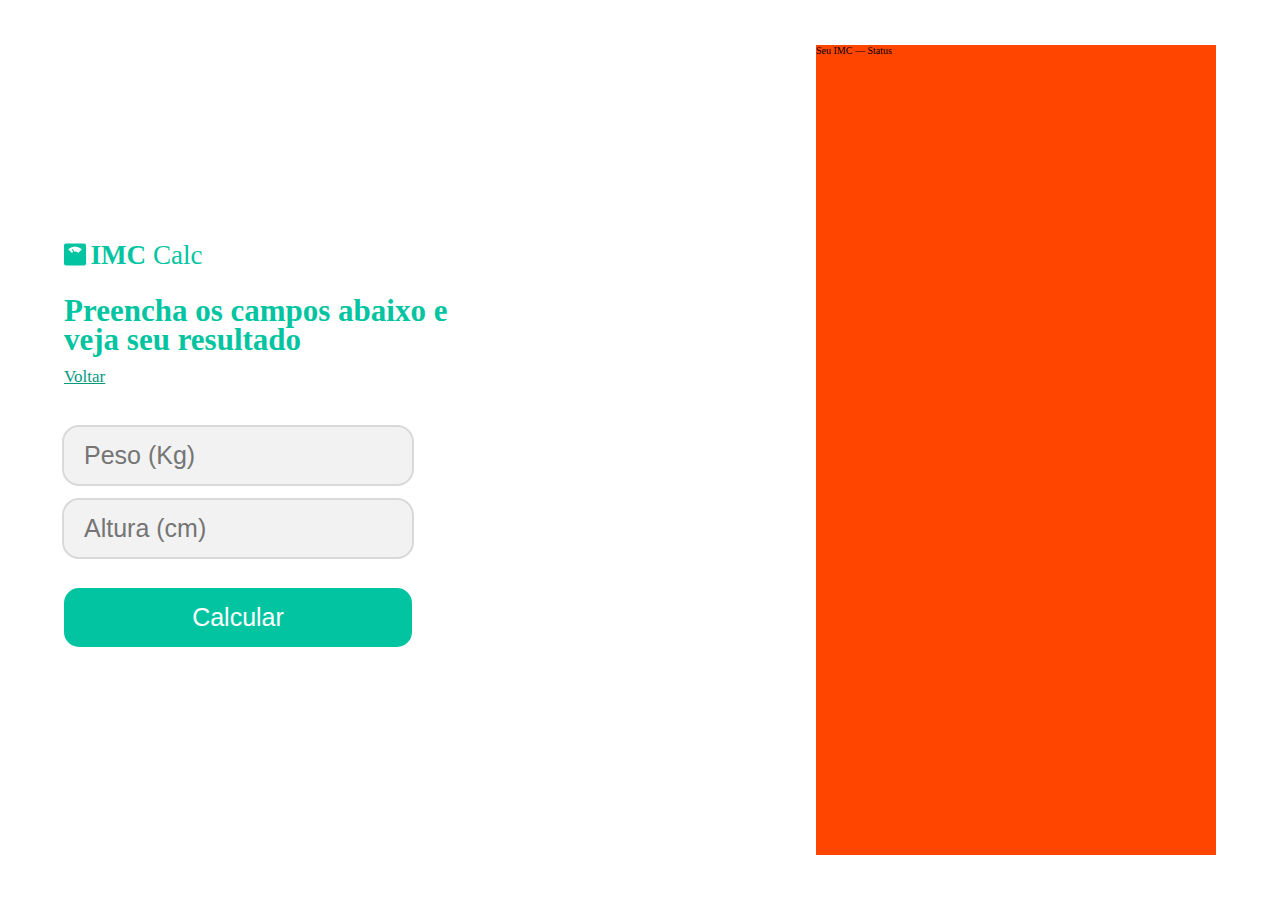
==== calc.html @ fcfb99bf ":construction: Primeira parte da página principal" ====
<!DOCTYPE html>
<html lang="en">
    <head>
        <meta charset="UTF-8" />
        <meta http-equiv="X-UA-Compatible" content="IE=edge" />
        <meta name="viewport" content="width=device-width, initial-scale=1.0" />

        <link rel="shortcut icon" href="./assets/images/favicon.png" />
        <link rel="stylesheet" href="./assets/css/global.css" />
        <link rel="stylesheet" href="./assets/css/calc.css" />

        <title>IMC Calc</title>
    </head>
    <body>

        <div class="main">

            <div class="container">

                <div class="dados">
                    <img class="logo" src="./assets/images/logo.svg" alt="logo">

                    <div class="item">
                        <p class="txt">Preencha os campos abaixo e veja seu resultado</p>
                        <a class="back" href="./index.html">Voltar</a>
                    </div>

                    <form action="" class="form">
                        <input class="ipt" type="number" placeholder="Peso (Kg)">
                        <input class="ipt" type="number" placeholder="Altura (cm)">
                        <button class="btn">Calcular</button>
                    </form>
                </div>

                <div class="result">

                    <div class="imc">
                        <span class="span">Seu IMC</span>
                        <span class="output">—</span>
                        <span class="status">Status</span>
                    </div>

                    <div class="table">
                        
                    </div>

                </div>

            </div>

        </div>

    </body>
</html>
---- assets/css/global.css ----
:root {
  font-size: 62.5%;
  --primary-light: #03C4A1;
  --primary-dark: #05997e;
  --darkmode: #333333;
}

* {
  margin: 0;
  padding: 0;
  box-sizing: border-box;
}

html {
  scroll-behavior: smooth;
}

body {
  font-family: Lato;
  transition: background 0.3s ease;
}

.seletor {
  -webkit-touch-callout: none;
  -webkit-user-select: none;
  -khtml-user-select: none;
  -moz-user-select: none;
  -ms-user-select: none;
  user-select: none;
}
---- assets/css/calc.css ----
/* ==== GERAL ========================== */


body {

}


/* ==== MAIN ========================== */


.main {
  display: flex;
  justify-content: center;
  align-items: center;

  height: 100vh;
}

.container {
  display: flex;
  align-items: center;
  justify-content: space-between;

  height: 90%;
  width: 90%;

}

/* ==== INPUT ========================== */


.dados {
  display: flex;
  justify-content: space-around;
  flex-direction: column;

  height: 44rem;
  width: 40rem;
}

.item {
  padding: 1rem 0;
  display: flex;
  justify-self: space-around;
  flex-direction: column;
}

.logo {
  align-self: flex-start;
  height: 3.3rem;
}

.txt {
  font-weight: 600;
  font-size: 3.1rem;
  color: var(--primary-light);
  line-height: 95%;
}

.back {
  margin-top: 1.2rem;
  font-size: 1.7rem;
  color: var(--primary-dark);
}


/* ==== FORM ========================== */


.form {
  width: 87%;
  height: 57%;

  display: flex;
  justify-content: space-evenly;
  flex-direction: column;
}

.ipt {
  padding: 1.4rem 2rem;
  border: 0;
  border-radius: 1.5rem;

  font-size: 2.5rem;
  color: #495055;
  background-color: #F2F2F2;
  outline: 0.2rem solid #d9d9d9;

}

.btn {
  margin-top: 1.5rem;
  padding: 1.3rem 2rem;

  font-size: 2.5rem;

  color: white;
  background-color: var(--primary-light);
  border: 0.2rem solid var(--primary-light);
  border-radius: 1.5rem;

  cursor: pointer;
  transition: all 0.3s ease;
}

.btn:hover {
  background-color: var(--primary-dark);
  border-color: var(--primary-dark);
}


/* ==== RESULT ========================== */


.result {
  background-color: orangered;
  width: 40rem;
  height: 100%
}
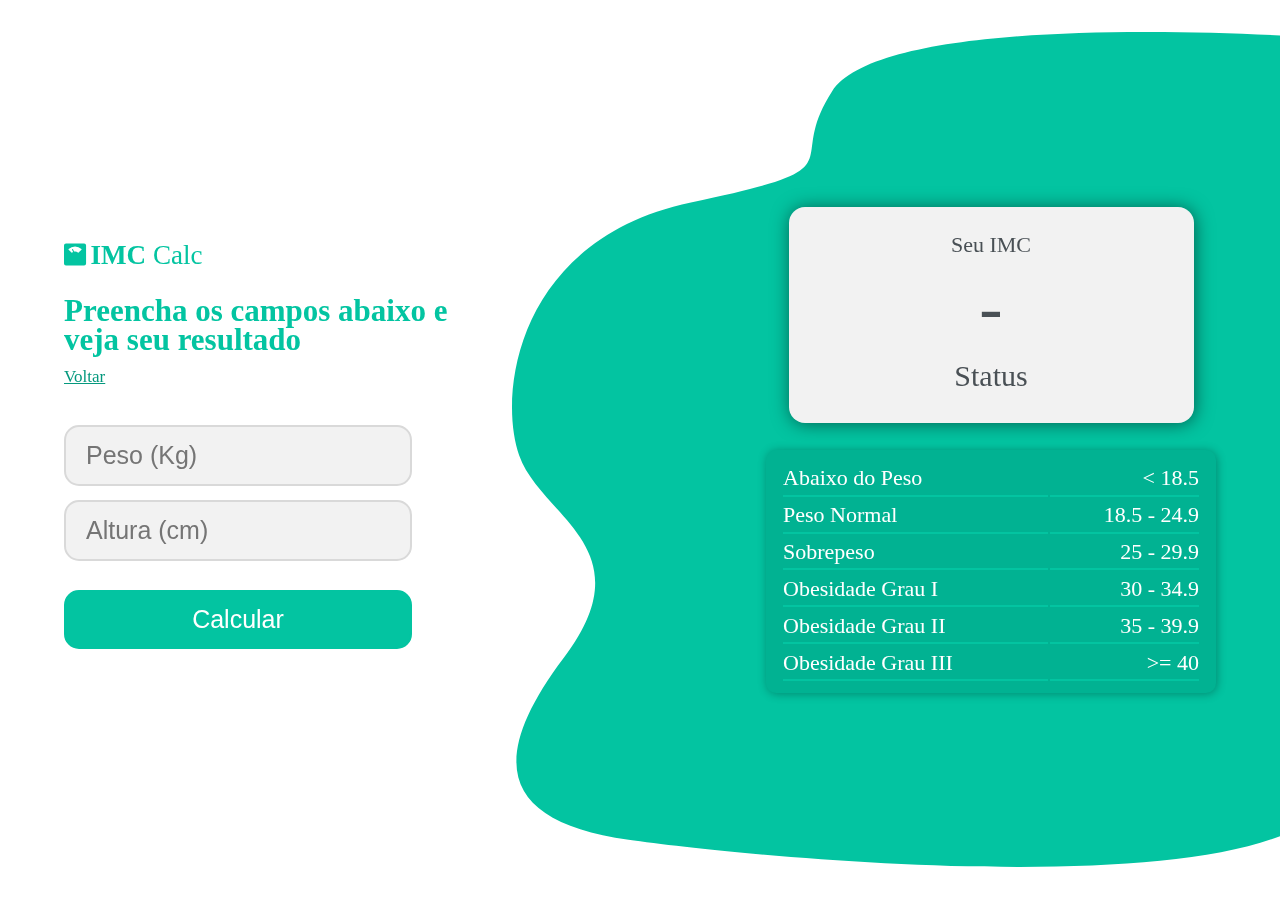
==== commit 54c74bd5: ":star2: Calc Finalizado" ====
--- a/calc.html
+++ b/calc.html
@@ -12,43 +12,76 @@
         <title>IMC Calc</title>
     </head>
     <body>
-
         <div class="main">
-
             <div class="container">
-
                 <div class="dados">
-                    <img class="logo" src="./assets/images/logo.svg" alt="logo">
+                    <img
+                        class="logo"
+                        src="./assets/images/logo.svg"
+                        alt="logo"
+                    />
 
                     <div class="item">
-                        <p class="txt">Preencha os campos abaixo e veja seu resultado</p>
+                        <p class="txt">
+                            Preencha os campos abaixo e veja seu resultado
+                        </p>
                         <a class="back" href="./index.html">Voltar</a>
                     </div>
 
                     <form action="" class="form">
-                        <input class="ipt" type="number" placeholder="Peso (Kg)">
-                        <input class="ipt" type="number" placeholder="Altura (cm)">
+                        <input
+                            class="ipt"
+                            type="number"
+                            placeholder="Peso (Kg)"
+                        />
+                        <input
+                            class="ipt"
+                            type="number"
+                            placeholder="Altura (cm)"
+                        />
                         <button class="btn">Calcular</button>
                     </form>
                 </div>
 
                 <div class="result">
-
                     <div class="imc">
                         <span class="span">Seu IMC</span>
-                        <span class="output">—</span>
+                        <span class="output">-</span>
                         <span class="status">Status</span>
                     </div>
 
-                    <div class="table">
-                        
+                    <div class="ref">
+                        <table>
+                            <tbody>
+                                <tr>
+                                    <td>Abaixo do Peso</td>
+                                    <td class="pos">< 18.5</td>
+                                </tr>
+                                <tr>
+                                    <td>Peso Normal</td>
+                                    <td class="pos">18.5 - 24.9</td>
+                                </tr>
+                                <tr>
+                                    <td>Sobrepeso</td>
+                                    <td class="pos">25 - 29.9</td>
+                                </tr>
+                                <tr>
+                                    <td>Obesidade Grau I</td>
+                                    <td class="pos">30 - 34.9</td>
+                                </tr>
+                                <tr>
+                                    <td>Obesidade Grau II</td>
+                                    <td class="pos">35 - 39.9</td>
+                                </tr>
+                                <tr>
+                                    <td>Obesidade Grau III</td>
+                                    <td class="pos">>= 40</td>
+                                </tr>
+                            </tbody>
+                        </table>
                     </div>
-
                 </div>
-
             </div>
-
         </div>
-
     </body>
 </html>
--- a/assets/css/global.css
+++ b/assets/css/global.css
@@ -2,6 +2,7 @@
   font-size: 62.5%;
   --primary-light: #03C4A1;
   --primary-dark: #05997e;
+  --secondary-dark: #01B292;
   --darkmode: #333333;
 }
 
--- a/assets/css/calc.css
+++ b/assets/css/calc.css
@@ -16,6 +16,19 @@
   align-items: center;
 
   height: 100vh;
+}
+
+.main::before {
+  width: 100%;
+  height: 100%;
+  content: '';
+
+  background: url(../images/bg_2.svg) no-repeat 40vw;
+  background-size: 80vw;
+
+  position: fixed;
+  z-index: -1;
+  top: 0;
 }
 
 .container {
@@ -80,14 +93,23 @@
 
 .ipt {
   padding: 1.4rem 2rem;
-  border: 0;
+  border: 0.2rem solid #d9d9d9;
   border-radius: 1.5rem;
 
   font-size: 2.5rem;
   color: #495055;
   background-color: #F2F2F2;
-  outline: 0.2rem solid #d9d9d9;
-
+}
+
+.ipt:focus,
+.ipt:focus::placeholder {
+  color: black;
+  border-color: black;
+
+}
+
+.ipt::-webkit-inner-spin-button {
+  -webkit-appearance: none;
 }
 
 .btn {
@@ -115,7 +137,93 @@
 
 
 .result {
-  background-color: orangered;
-  width: 40rem;
-  height: 100%
-}+  display: flex;
+  align-items: center;
+  justify-content: space-evenly;
+  flex-direction: column;
+  width: 45rem;
+  height: 54rem
+}
+
+/* ==== IMC ========================== */
+
+
+.imc {
+  display: flex;
+  align-items: center;
+  justify-content: space-around;
+  flex-direction: column;
+  border-radius: 1.6rem;
+
+  width: 90%;
+  height: 40%;
+
+  background-color: #F2F2F2;
+  padding: 2rem 0 2.5rem 0;
+
+  box-shadow: .1rem .1rem 1.8rem rgba(0, 0, 0, 0.5);
+}
+
+.span {
+  font-size: 2.2rem;
+  color: #495055;
+}
+
+.output {
+  font-size: 7rem;
+  color: #495055;
+}
+
+.status {
+  font-size: 3rem;
+  color: #495055;
+}
+
+/* ==== TABLE ========================== */
+
+.ref {
+  display: flex;
+  align-items: center;
+  justify-self: center;
+  
+  width: 100%;
+  height: 45%;
+
+  background-color: var(--secondary-dark);
+  border-radius: 1rem;
+  padding: 1rem 1.5rem;
+
+  box-shadow: .1rem .1rem 1rem rgba(0, 0, 0, 0.3);
+}
+
+table {
+  width: 100%;
+  height: 100%;
+  font-size: 2.2rem;
+  color: white;
+}
+
+td {
+  border-bottom: .2rem solid var(--primary-light);
+}
+
+.pos {
+  text-align: right;
+}
+
+
+/* ==== RESPONSIVO ========================== */
+/* ==== DESKTOP ========================== */
+
+
+
+
+
+/* ==== TABLET ========================== */
+
+
+
+
+
+
+/* ==== MOBILE ========================== */
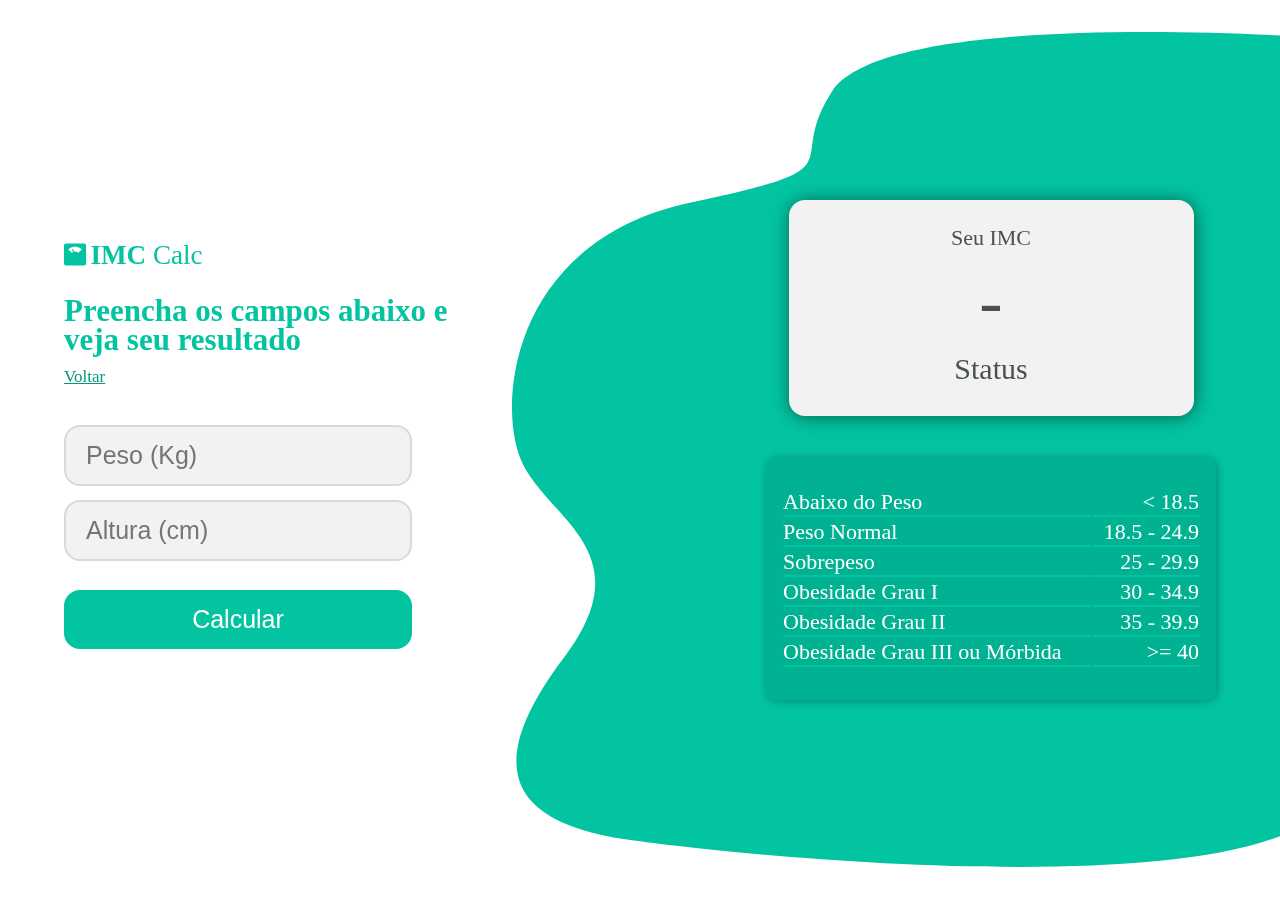
==== commit 99fdf3cd: ":star2: Responsividade em Calc" ====
--- a/calc.html
+++ b/calc.html
@@ -74,7 +74,7 @@
                                     <td class="pos">35 - 39.9</td>
                                 </tr>
                                 <tr>
-                                    <td>Obesidade Grau III</td>
+                                    <td>Obesidade Grau III ou Mórbida</td>
                                     <td class="pos">>= 40</td>
                                 </tr>
                             </tbody>
--- a/assets/css/calc.css
+++ b/assets/css/calc.css
@@ -1,10 +1,6 @@
 
 /* ==== GERAL ========================== */
 
-
-body {
-
-}
 
 
 /* ==== MAIN ========================== */
@@ -84,7 +80,7 @@
 
 .form {
   width: 87%;
-  height: 57%;
+  min-height: 57%;
 
   display: flex;
   justify-content: space-evenly;
@@ -94,7 +90,7 @@
 .ipt {
   padding: 1.4rem 2rem;
   border: 0.2rem solid #d9d9d9;
-  border-radius: 1.5rem;
+  border-radius: 1.6rem;
 
   font-size: 2.5rem;
   color: #495055;
@@ -107,8 +103,8 @@
   border-color: black;
 
 }
-
-.ipt::-webkit-inner-spin-button {
+.ipt::-webkit-inner-spin-button,
+.ipt::-webkit-outer-spin-button {
   -webkit-appearance: none;
 }
 
@@ -121,7 +117,7 @@
   color: white;
   background-color: var(--primary-light);
   border: 0.2rem solid var(--primary-light);
-  border-radius: 1.5rem;
+  border-radius: 1.6rem;
 
   cursor: pointer;
   transition: all 0.3s ease;
@@ -139,10 +135,11 @@
 .result {
   display: flex;
   align-items: center;
-  justify-content: space-evenly;
+  justify-content: space-around;
   flex-direction: column;
   width: 45rem;
-  height: 54rem
+  min-height: 54rem;
+
 }
 
 /* ==== IMC ========================== */
@@ -156,7 +153,7 @@
   border-radius: 1.6rem;
 
   width: 90%;
-  height: 40%;
+  min-height: 21.6rem;
 
   background-color: #F2F2F2;
   padding: 2rem 0 2.5rem 0;
@@ -187,7 +184,7 @@
   justify-self: center;
   
   width: 100%;
-  height: 45%;
+  min-height: 24.3rem;
 
   background-color: var(--secondary-dark);
   border-radius: 1rem;
@@ -213,17 +210,146 @@
 
 
 /* ==== RESPONSIVO ========================== */
-/* ==== DESKTOP ========================== */
-
-
-
-
-
-/* ==== TABLET ========================== */
-
-
-
-
-
-
-/* ==== MOBILE ========================== */
+
+@media (min-width: 420px) and (max-width: 980px) {
+
+
+  .main::before {
+    content: none;
+  }
+
+  .container {
+    flex-direction: column;
+    margin-top: 5rem;
+    gap: 4rem;
+
+    height: 100%;
+    width: 100%;
+  }
+
+  .dados {
+    align-items: center;
+    min-height: 45rem;
+  }
+
+  .logo {
+    align-self: center;
+  }
+
+  .item {
+    text-align: center;
+  }
+
+  .result {
+    justify-content: flex-start;
+    gap: 4rem ;
+    padding-bottom: 4rem;
+
+    position: relative;
+    overflow: hidden;
+
+    width: 100%;
+    height: 100%;
+  }
+
+  .result::after {
+    overflow: hidden;
+    width: 200vw;
+    height: 100%;
+    content: "";
+
+    background-color: var(--primary-light);
+    border-top-left-radius: 50%;
+    border-top-right-radius: 50%;
+
+    top: 100px;
+    position: absolute;
+    z-index: -1;
+  }
+
+  .imc {
+    margin-top: 2rem;
+    max-width: 40rem ;
+  }
+
+  .ref {
+    max-width: 42rem;
+  }
+
+  table {
+    font-size: 1.8rem;
+  }
+
+}
+
+@media (max-width: 419px) {
+
+
+  .main::before {
+    content: none;
+  }
+
+  .container {
+    flex-direction: column;
+    margin-top: 5rem;
+    gap: 4rem;
+
+    height: 100%;
+    width: 100%;
+  }
+
+  .dados {
+    align-items: center;
+    max-width: 35rem;
+    min-height: 45rem;
+  }
+
+  .logo {
+    align-self: center;
+  }
+
+  .item {
+    text-align: center;
+  }
+
+  .result {
+    justify-content: flex-start;
+    gap: 4rem ;
+    padding-bottom: 4rem;
+
+    position: relative;
+    overflow: hidden;
+
+    width: 100%;
+    height: 100%;
+  }
+
+  .result::after {
+    overflow: hidden;
+    width: 200vw;
+    height: 100%;
+    content: "";
+
+    background-color: var(--primary-light);
+    border-top-left-radius: 50%;
+    border-top-right-radius: 50%;
+
+    top: 100px;
+    position: absolute;
+    z-index: -1;
+  }
+
+  .imc {
+    margin-top: 2rem;
+    max-width: 33rem ;
+  }
+
+  .ref {
+    max-width: 35rem;
+  }
+
+  table {
+    font-size: 1.7rem;
+  }
+
+}
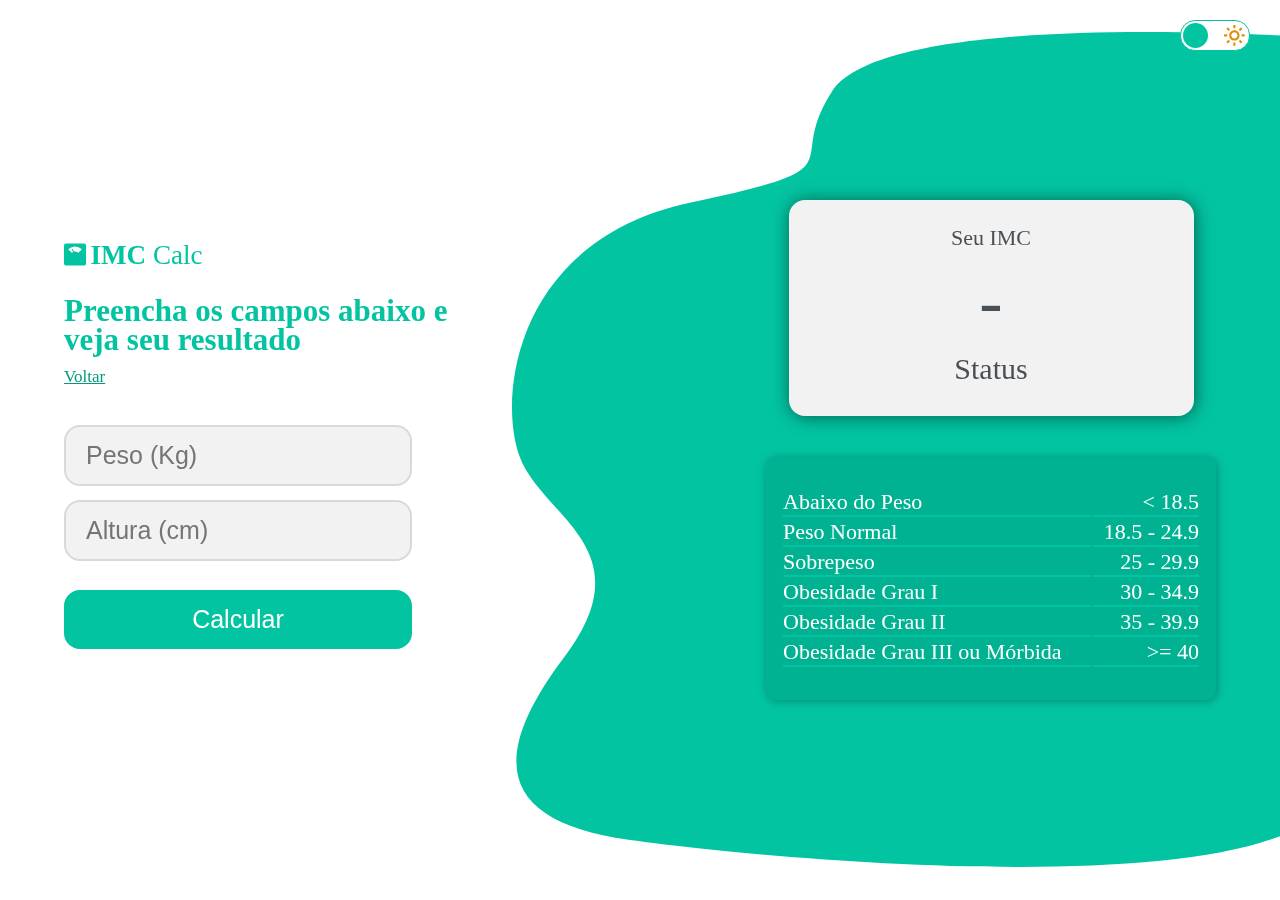
==== commit cfcfef29: ":books: DarkMode v2" ====
--- a/calc.html
+++ b/calc.html
@@ -13,6 +13,16 @@
     </head>
     <body>
         <div class="main">
+
+            <div class="switcher seletor">
+                <input type="checkbox" id="checkbox" class="switcher__checkbox">
+                <label onclick="themeSwitcher()" for="checkbox" class="switcher__label">
+                    <img class="fas" src="./assets/images/moon.svg" alt="moon">
+                    <img class="fas" src="./assets/images/sun.svg" alt="">
+                    <div class="ball"></div>
+                </label>
+            </div>
+
             <div class="container">
                 <div class="dados">
                     <img
@@ -83,5 +93,6 @@
                 </div>
             </div>
         </div>
+        <script src="./assets/script/main.js"></script>
     </body>
 </html>
--- a/assets/css/global.css
+++ b/assets/css/global.css
@@ -28,4 +28,68 @@
   -moz-user-select: none;
   -ms-user-select: none;
   user-select: none;
+}
+
+/* ==== DARK MODE ========================== */
+
+
+.dark {
+  background-color: var(--darkmode);
+}
+
+body.dark .switcher__label {
+  background-color: var(--darkmode);
+  border-color: var(--primary-dark);
+}
+
+
+
+/* ==== SWITCHER ========================== */
+
+.switcher {
+  position: absolute;
+
+  top: 2rem;
+  right: 3rem;
+}
+
+.switcher__checkbox {
+  opacity: 0;
+  position: absolute;
+}
+
+.switcher__checkbox:checked + .switcher__label .ball {
+  transform:  translateX(3.9rem);
+}
+
+.switcher__label {
+  width: 7rem;
+  height: 3.1rem;
+  background-color: white;
+  border: 0.1rem solid var(--primary-light);
+  border-radius: 1.5rem;
+
+  position: relative;
+  padding: 1rem 0.2rem;
+  cursor: pointer;
+
+  display: flex;
+  align-items: center;
+  justify-content: space-between;
+}
+
+.fas {
+  width: 2.5rem;
+  height: auto;
+}
+
+.ball {
+  background-color: var(--primary-light);
+  border-radius: 50%;
+
+  position: absolute;
+  transition: transform 0.3s ease-in;
+
+  width: 2.5rem;
+  height: 2.5rem;
 }--- a/assets/css/calc.css
+++ b/assets/css/calc.css
@@ -1,5 +1,10 @@
 
 /* ==== GERAL ========================== */
+
+
+/* ==== SWITCHER ========================== */
+
+
 
 
 
@@ -352,4 +357,8 @@
     font-size: 1.7rem;
   }
 
-}
+  .switcher {
+    right: 1rem;
+  }
+
+}
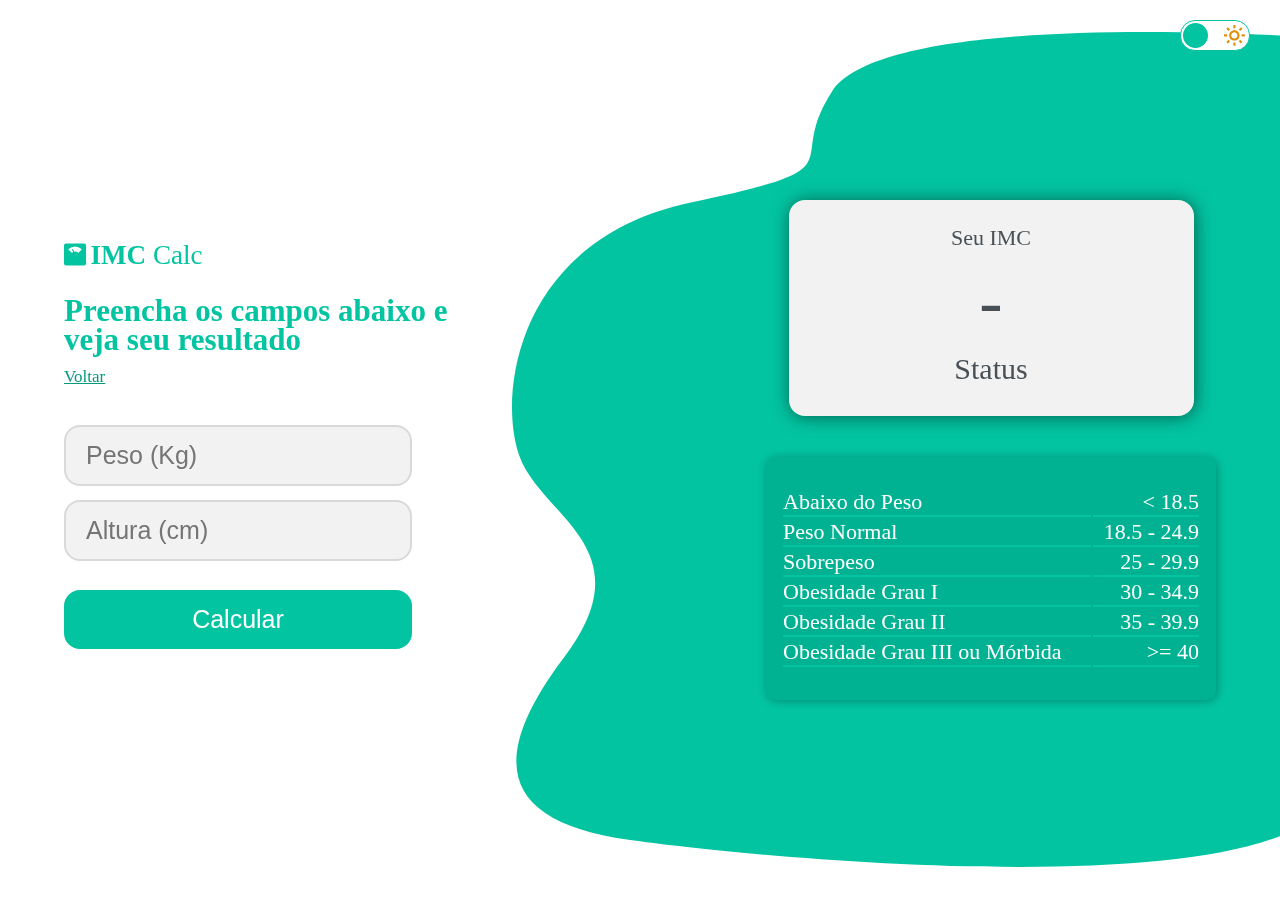
==== commit 718defa5: ":star2: Calculo Finalizado" ====
--- a/calc.html
+++ b/calc.html
@@ -40,16 +40,18 @@
 
                     <form action="" class="form">
                         <input
+                            name="peso"
                             class="ipt"
                             type="number"
                             placeholder="Peso (Kg)"
                         />
                         <input
+                            name="altura"
                             class="ipt"
                             type="number"
                             placeholder="Altura (cm)"
                         />
-                        <button class="btn">Calcular</button>
+                        <button onclick="recebeImc(event)" class="btn">Calcular</button>
                     </form>
                 </div>
 
--- a/assets/css/calc.css
+++ b/assets/css/calc.css
@@ -1,5 +1,34 @@
 
-/* ==== GERAL ========================== */
+/* ==== CORES ========================== */
+
+
+.imc.green {
+  background-color: #defcf7;
+}
+
+.imc.green .output,
+.imc.green .status {
+  color: var(--primary-light);
+} 
+
+.imc.yellow {
+  background-color: #fafadd;
+}
+
+.imc.yellow .output,
+.imc.yellow .status {
+  color: #E6BB10;
+} 
+
+.imc.red {
+  background-color: #fdebeb;
+}
+
+.imc.red .output,
+.imc.red .status {
+  color: #FF0601;
+} 
+
 
 
 /* ==== SWITCHER ========================== */
